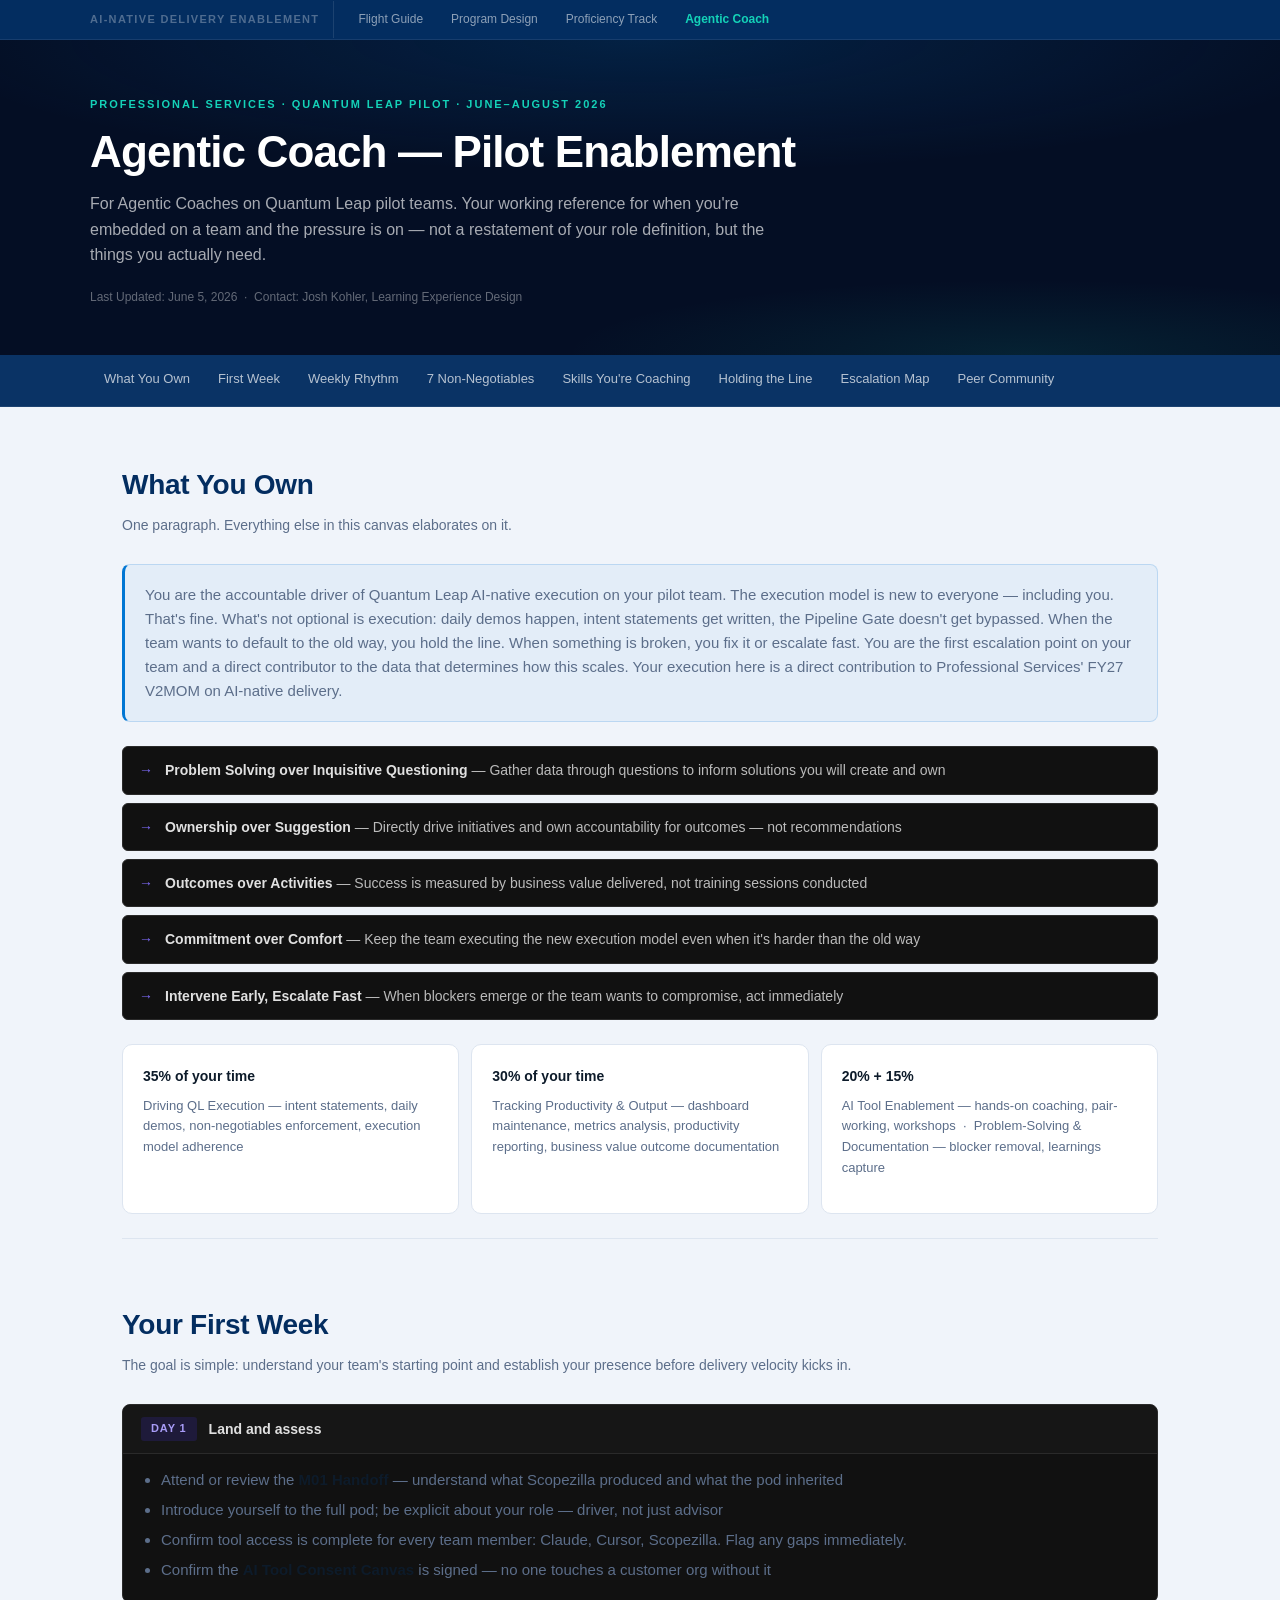
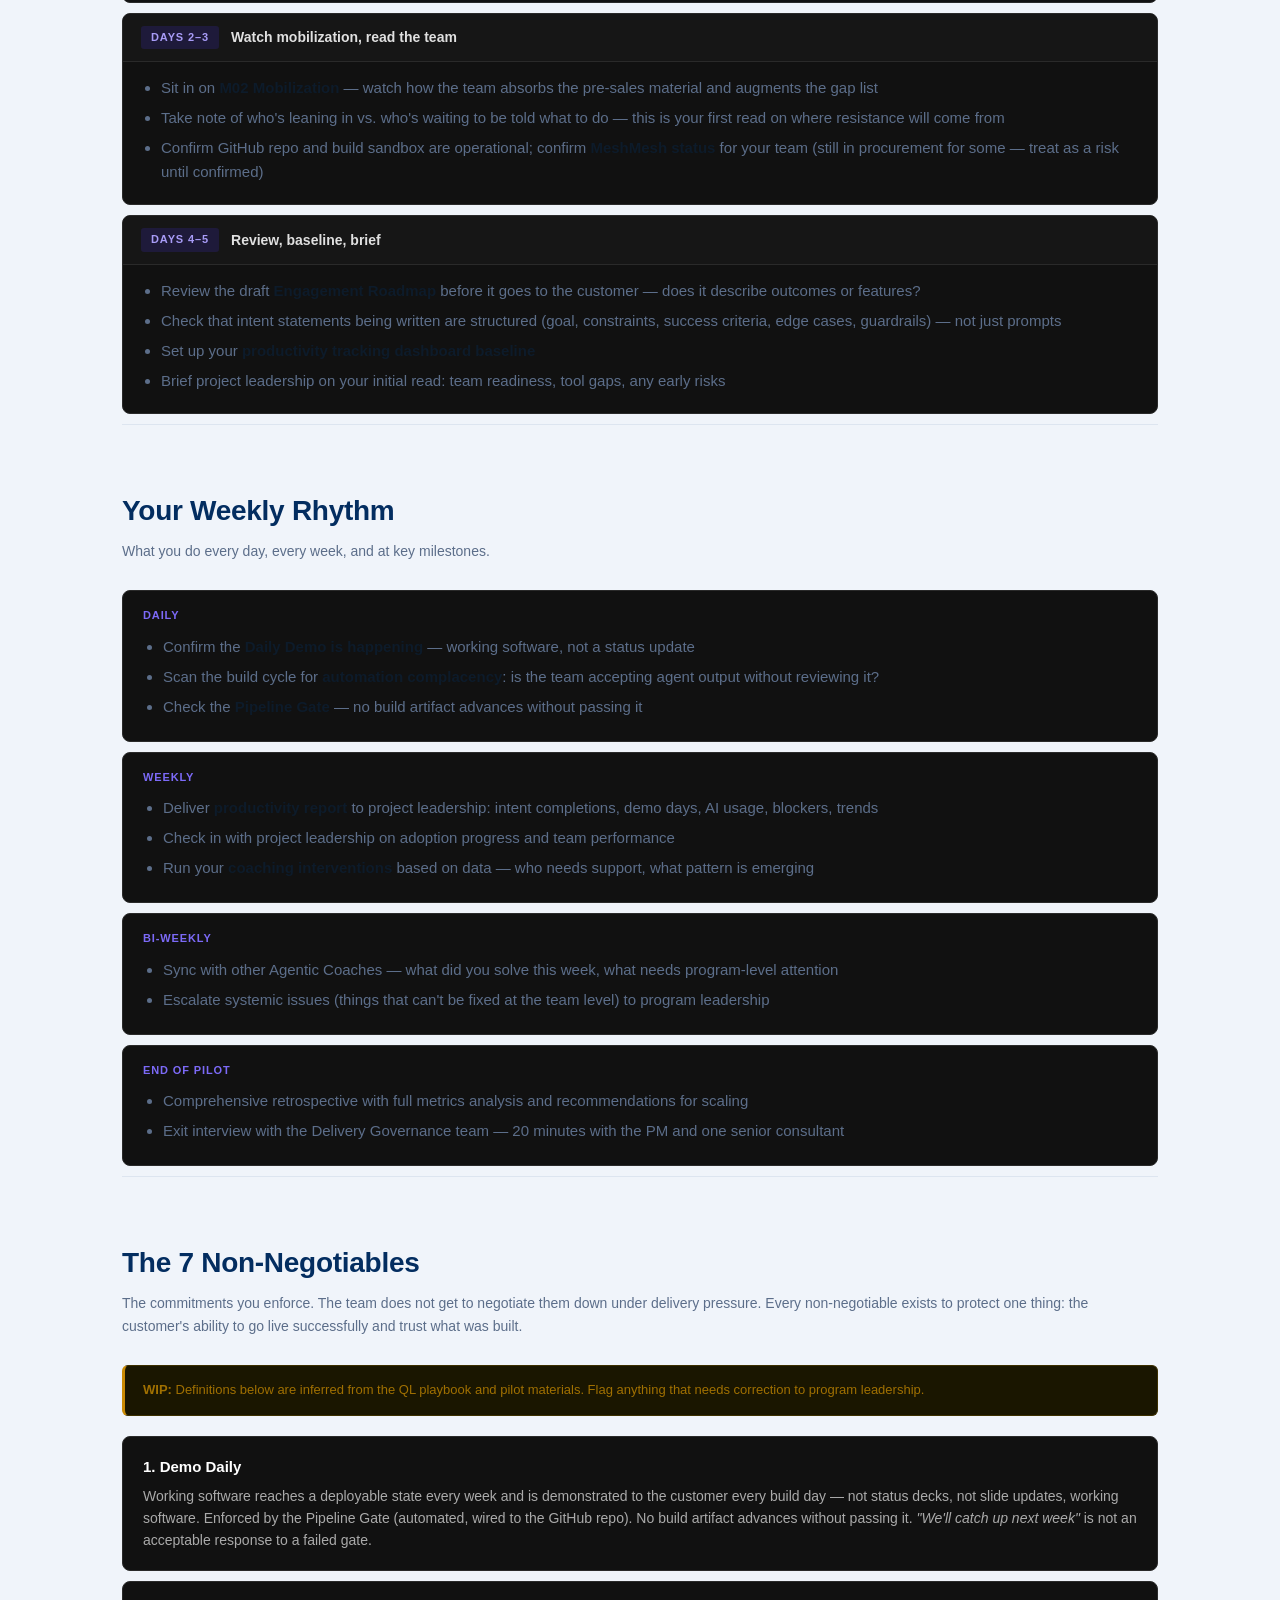
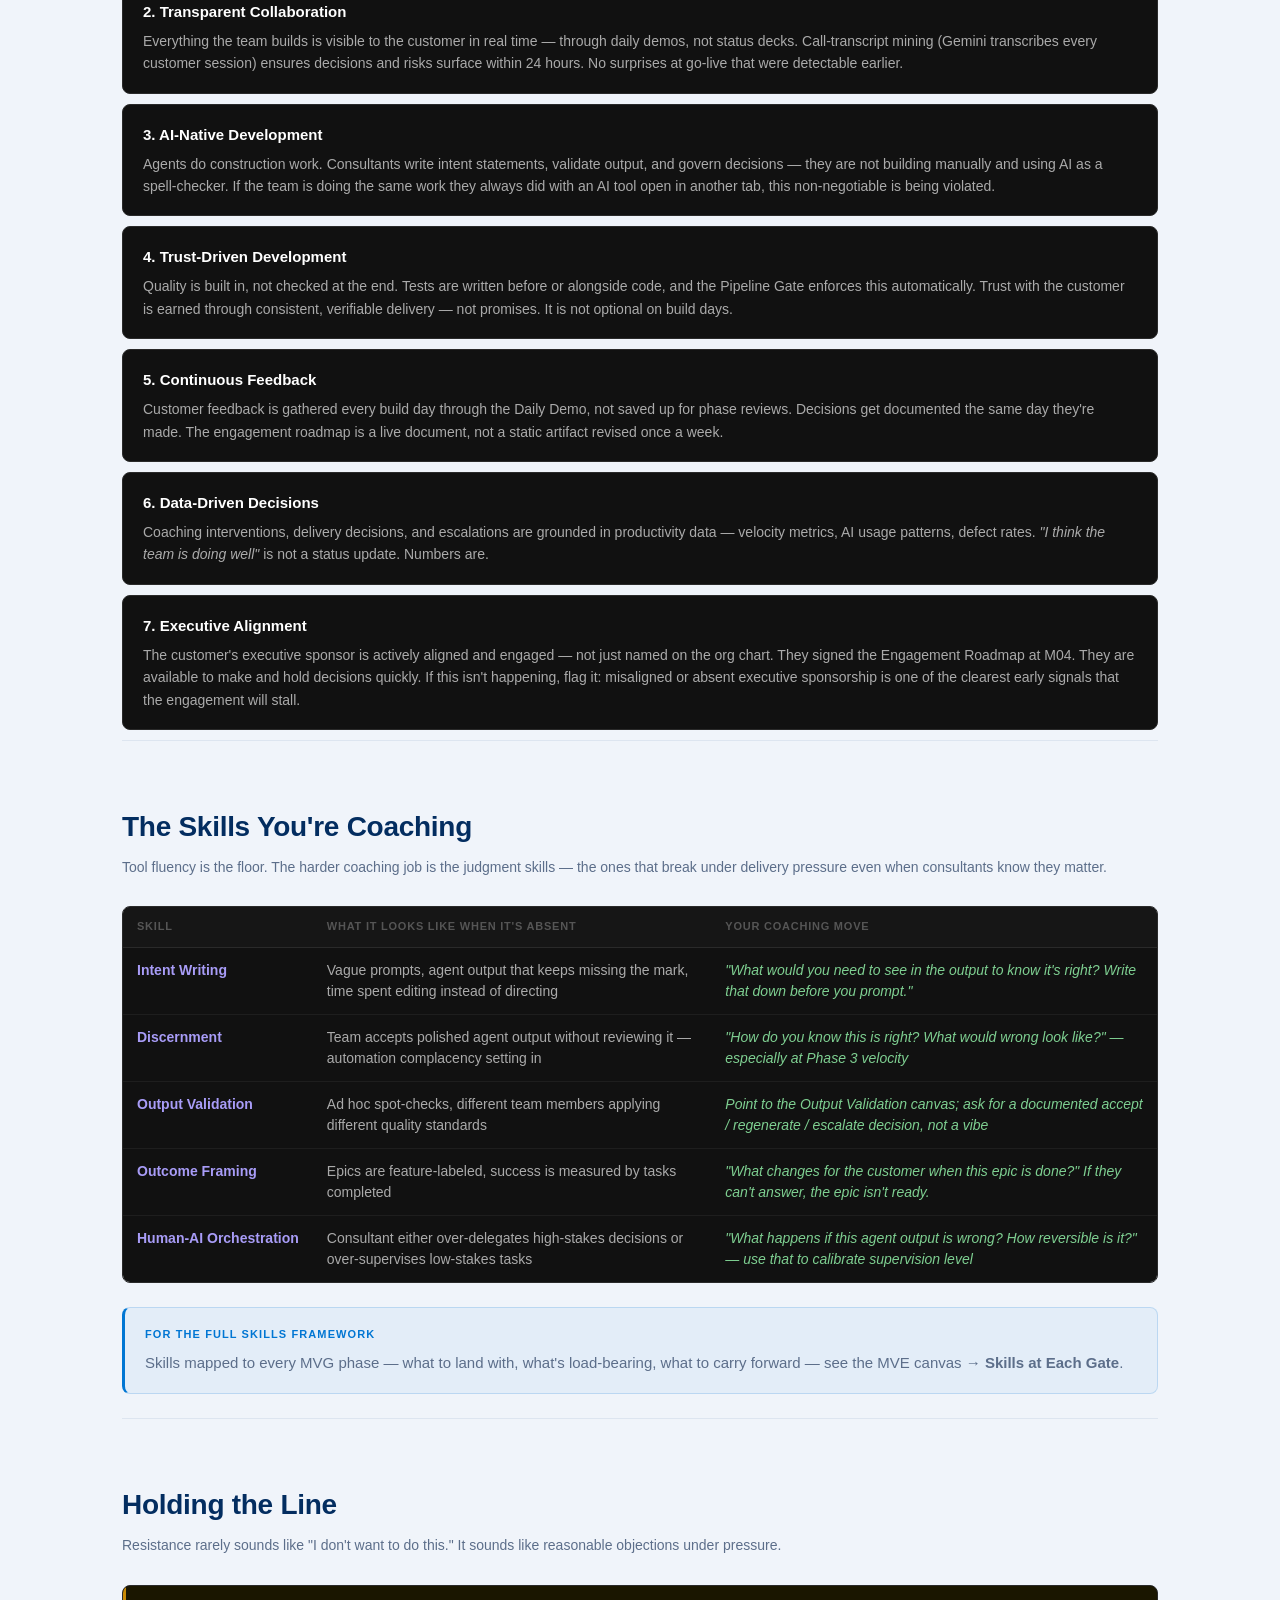
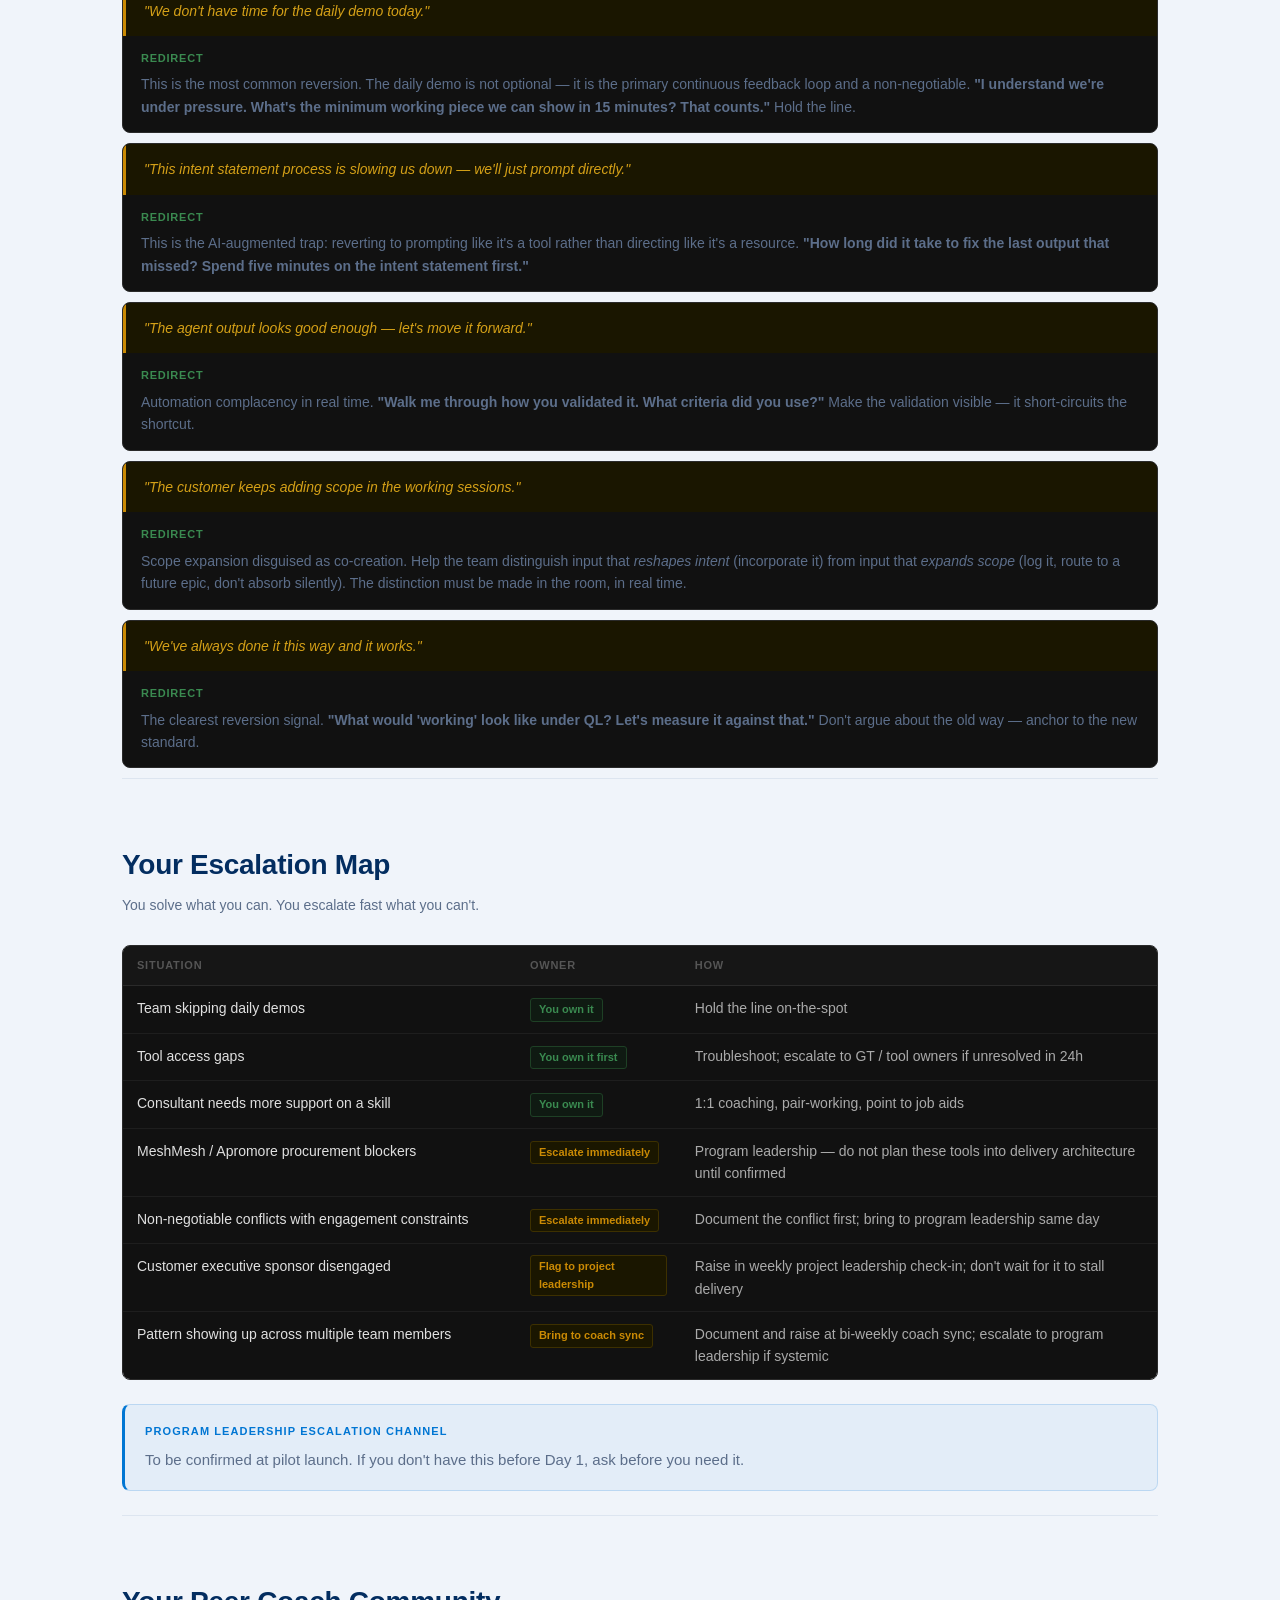
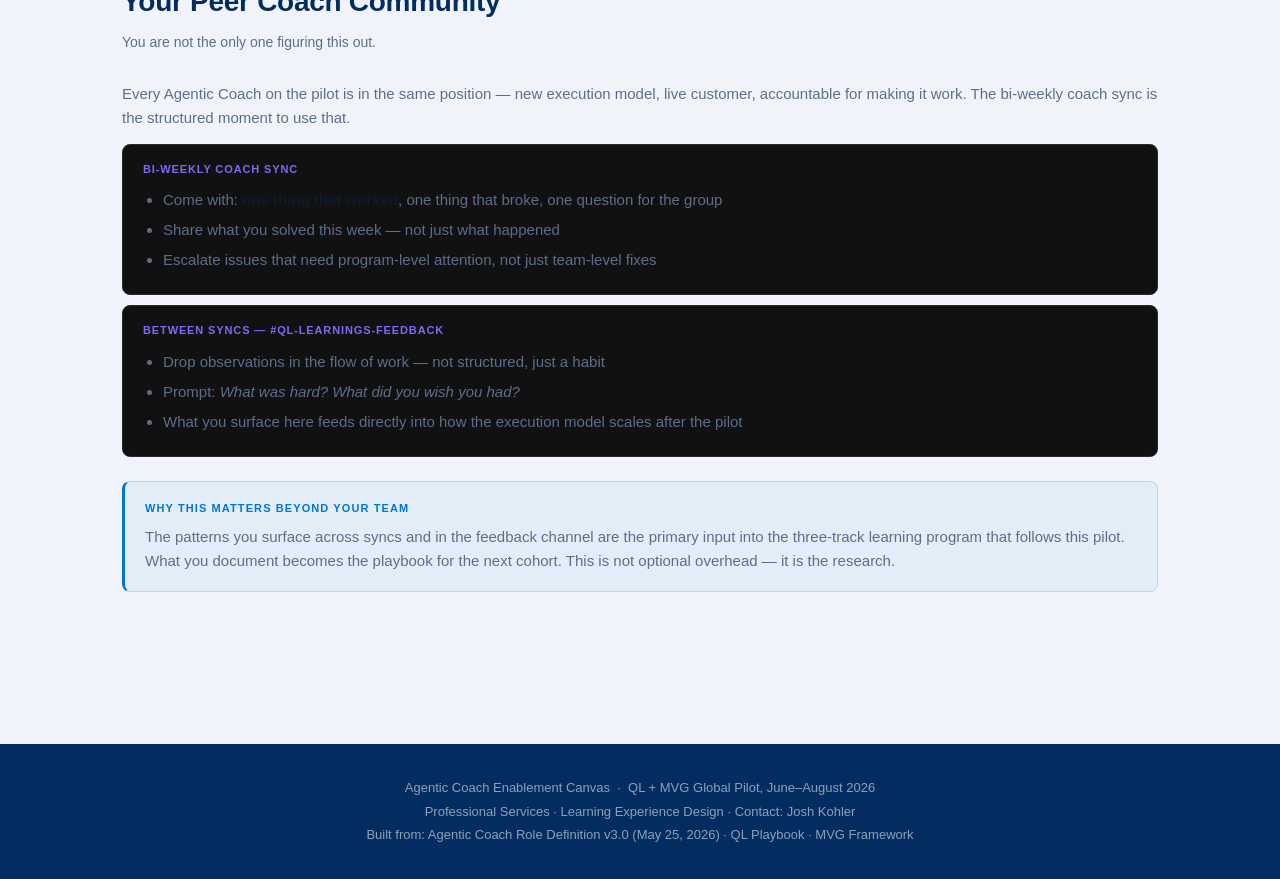
==== agentic-coach.html @ 90495c6b "Add proficiency program pages, Agentic Coach page, and site-wide navigation - New pages: proficiency" ====
<!DOCTYPE html>
<html lang="en">
<head>
  <meta charset="UTF-8">
  <meta name="viewport" content="width=device-width, initial-scale=1.0">
  <title>Agentic Coach — Pilot Enablement</title>
  <link rel="stylesheet" href="style.css">
  <style>
    /* Page-specific additions */
    .day-card {
      background: #111;
      border: 1px solid #2a2a2a;
      border-radius: 8px;
      margin-bottom: 10px;
      overflow: hidden;
    }
    .day-header {
      background: #161616;
      border-bottom: 1px solid #2a2a2a;
      padding: 12px 18px;
      display: flex;
      align-items: center;
      gap: 12px;
    }
    .day-tag {
      font-size: 11px;
      font-weight: 700;
      text-transform: uppercase;
      letter-spacing: 0.08em;
      background: #1e1a3a;
      color: #a89cf7;
      padding: 3px 10px;
      border-radius: 3px;
    }
    .day-title {
      font-size: 14px;
      font-weight: 600;
      color: #e0e0e0;
    }
    .day-body {
      padding: 14px 18px;
    }
    .day-body ul { margin-bottom: 0; }

    .rhythm-block {
      background: #111;
      border: 1px solid #2a2a2a;
      border-radius: 8px;
      margin-bottom: 10px;
      padding: 16px 20px;
    }
    .rhythm-label {
      font-size: 11px;
      font-weight: 700;
      text-transform: uppercase;
      letter-spacing: 0.08em;
      color: #7c6af7;
      margin-bottom: 10px;
    }
    .rhythm-block ul { margin-bottom: 0; }

    .nonneg-card {
      background: #111;
      border: 1px solid #2a2a2a;
      border-radius: 8px;
      margin-bottom: 10px;
      padding: 18px 20px;
    }
    .nonneg-title {
      font-size: 15px;
      font-weight: 700;
      color: #fff;
      margin-bottom: 6px;
    }
    .nonneg-body {
      font-size: 14px;
      color: #aaa;
      line-height: 1.6;
      margin-bottom: 0;
    }

    .resistance-card {
      background: #111;
      border: 1px solid #2a2a2a;
      border-radius: 8px;
      margin-bottom: 10px;
      overflow: hidden;
    }
    .resistance-quote {
      background: #1a1600;
      border-left: 3px solid #ca8a04;
      padding: 14px 18px;
      font-size: 14px;
      font-style: italic;
      color: #d4a017;
    }
    .resistance-redirect {
      padding: 14px 18px;
    }
    .resistance-redirect-label {
      font-size: 11px;
      font-weight: 700;
      text-transform: uppercase;
      letter-spacing: 0.07em;
      color: #3a8a50;
      margin-bottom: 6px;
    }
    .resistance-redirect p {
      margin-bottom: 0;
      font-size: 14px;
    }

    .escalation-table {
      width: 100%;
      border-collapse: collapse;
      font-size: 14px;
      background: #111;
    }
    .escalation-table-wrap {
      border: 1px solid #2a2a2a;
      border-radius: 8px;
      overflow: hidden;
      margin: 16px 0;
    }
    .escalation-table thead tr { background: #161616; }
    .escalation-table th {
      text-align: left;
      padding: 11px 14px;
      font-size: 11px;
      font-weight: 700;
      text-transform: uppercase;
      letter-spacing: 0.07em;
      color: #555;
      border-bottom: 1px solid #2a2a2a;
    }
    .escalation-table td {
      padding: 11px 14px;
      border-bottom: 1px solid #1e1e1e;
      vertical-align: top;
      color: #aaa;
    }
    .escalation-table tbody tr:last-child td { border-bottom: none; }
    .escalation-table td:first-child { color: #e0e0e0; font-weight: 500; width: 38%; }
    .own-badge {
      display: inline-block;
      font-size: 11px;
      font-weight: 700;
      background: #0f1a12;
      color: #3a8a50;
      border: 1px solid #1e4025;
      padding: 2px 8px;
      border-radius: 3px;
    }
    .escalate-badge {
      display: inline-block;
      font-size: 11px;
      font-weight: 700;
      background: #1a1600;
      color: #ca8a04;
      border: 1px solid #3d3000;
      padding: 2px 8px;
      border-radius: 3px;
    }

    .inferred-notice {
      background: #1a1600;
      border: 1px solid #3d3000;
      border-left: 3px solid #ca8a04;
      border-radius: 6px;
      padding: 14px 18px;
      margin-bottom: 20px;
      font-size: 13px;
      color: #a07000;
    }

    .skills-coaching-table {
      width: 100%;
      border-collapse: collapse;
      font-size: 14px;
      background: #111;
    }
    .skills-coaching-wrap {
      border: 1px solid #2a2a2a;
      border-radius: 8px;
      overflow: hidden;
      margin: 16px 0;
    }
    .skills-coaching-table thead tr { background: #161616; }
    .skills-coaching-table th {
      text-align: left;
      padding: 11px 14px;
      font-size: 11px;
      font-weight: 700;
      text-transform: uppercase;
      letter-spacing: 0.07em;
      color: #555;
      border-bottom: 1px solid #2a2a2a;
    }
    .skills-coaching-table td {
      padding: 12px 14px;
      border-bottom: 1px solid #1e1e1e;
      vertical-align: top;
      color: #aaa;
      line-height: 1.5;
    }
    .skills-coaching-table tbody tr:last-child td { border-bottom: none; }
    .skills-coaching-table td:first-child {
      color: #a89cf7;
      font-weight: 700;
      white-space: nowrap;
      width: 160px;
    }
    .skills-coaching-table td:nth-child(3) {
      color: #7ecf91;
      font-style: italic;
    }

    .philosophy-list {
      margin: 20px 0 0;
      display: flex;
      flex-direction: column;
      gap: 8px;
    }
    .philosophy-item {
      background: #111;
      border: 1px solid #2a2a2a;
      border-radius: 6px;
      padding: 12px 16px;
      display: flex;
      gap: 12px;
      align-items: baseline;
    }
    .philosophy-arrow {
      color: #7c6af7;
      font-weight: 700;
      font-size: 14px;
      flex-shrink: 0;
    }
    .philosophy-text {
      font-size: 14px;
      color: #bbb;
      line-height: 1.5;
    }
    .philosophy-text strong {
      color: #e0e0e0;
    }
  </style>
</head>
<body>

<div class="site-nav">
  <div class="site-nav-inner">
    <span class="site-nav-label">AI-Native Delivery Enablement</span>
    <a href="index.html">Flight Guide</a>
    <a href="proficiency-overview.html">Program Design</a>
    <a href="proficiency-track.html">Proficiency Track</a>
    <a href="agentic-coach.html" class="current">Agentic Coach</a>
  </div>
</div>

  <header>
    <div class="header-inner">
      <div class="header-label">Professional Services · Quantum Leap Pilot · June–August 2026</div>
      <h1>Agentic Coach — Pilot Enablement</h1>
      <p class="header-sub">For Agentic Coaches on Quantum Leap pilot teams. Your working reference for when you're embedded on a team and the pressure is on — not a restatement of your role definition, but the things you actually need.</p>
      <div class="header-meta">Last Updated: June 5, 2026 &nbsp;·&nbsp; Contact: Josh Kohler, Learning Experience Design</div>
    </div>
  </header>

  <nav>
    <div class="nav-inner">
      <a href="#what-you-own">What You Own</a>
      <a href="#first-week">First Week</a>
      <a href="#rhythm">Weekly Rhythm</a>
      <a href="#nonneg">7 Non-Negotiables</a>
      <a href="#skills">Skills You're Coaching</a>
      <a href="#resistance">Holding the Line</a>
      <a href="#escalation">Escalation Map</a>
      <a href="#community">Peer Community</a>
    </div>
  </nav>

  <main>

    <!-- WHAT YOU OWN -->
    <section id="what-you-own">
      <h2>What You Own</h2>
      <p class="section-sub">One paragraph. Everything else in this canvas elaborates on it.</p>
      <div class="callout">
        <p>You are the accountable driver of Quantum Leap AI-native execution on your pilot team. The execution model is new to everyone — including you. That's fine. What's not optional is execution: daily demos happen, intent statements get written, the Pipeline Gate doesn't get bypassed. When the team wants to default to the old way, you hold the line. When something is broken, you fix it or escalate fast. You are the first escalation point on your team and a direct contributor to the data that determines how this scales. Your execution here is a direct contribution to Professional Services' FY27 V2MOM on AI-native delivery.</p>
      </div>

      <div class="philosophy-list">
        <div class="philosophy-item">
          <span class="philosophy-arrow">→</span>
          <span class="philosophy-text"><strong>Problem Solving over Inquisitive Questioning</strong> — Gather data through questions to inform solutions you will create and own</span>
        </div>
        <div class="philosophy-item">
          <span class="philosophy-arrow">→</span>
          <span class="philosophy-text"><strong>Ownership over Suggestion</strong> — Directly drive initiatives and own accountability for outcomes — not recommendations</span>
        </div>
        <div class="philosophy-item">
          <span class="philosophy-arrow">→</span>
          <span class="philosophy-text"><strong>Outcomes over Activities</strong> — Success is measured by business value delivered, not training sessions conducted</span>
        </div>
        <div class="philosophy-item">
          <span class="philosophy-arrow">→</span>
          <span class="philosophy-text"><strong>Commitment over Comfort</strong> — Keep the team executing the new execution model even when it's harder than the old way</span>
        </div>
        <div class="philosophy-item">
          <span class="philosophy-arrow">→</span>
          <span class="philosophy-text"><strong>Intervene Early, Escalate Fast</strong> — When blockers emerge or the team wants to compromise, act immediately</span>
        </div>
      </div>
      <div class="three-col">
        <div class="col-card">
          <div class="col-label">35% of your time</div>
          <p>Driving QL Execution — intent statements, daily demos, non-negotiables enforcement, execution model adherence</p>
        </div>
        <div class="col-card">
          <div class="col-label">30% of your time</div>
          <p>Tracking Productivity &amp; Output — dashboard maintenance, metrics analysis, productivity reporting, business value outcome documentation</p>
        </div>
        <div class="col-card">
          <div class="col-label">20% + 15%</div>
          <p>AI Tool Enablement — hands-on coaching, pair-working, workshops &nbsp;·&nbsp; Problem-Solving &amp; Documentation — blocker removal, learnings capture</p>
        </div>
      </div>
    </section>

    <!-- FIRST WEEK -->
    <section id="first-week">
      <h2>Your First Week</h2>
      <p class="section-sub">The goal is simple: understand your team's starting point and establish your presence before delivery velocity kicks in.</p>

      <div class="day-card">
        <div class="day-header">
          <span class="day-tag">Day 1</span>
          <span class="day-title">Land and assess</span>
        </div>
        <div class="day-body">
          <ul>
            <li>Attend or review the <strong>M01 Handoff</strong> — understand what Scopezilla produced and what the pod inherited</li>
            <li>Introduce yourself to the full pod; be explicit about your role — driver, not just advisor</li>
            <li>Confirm tool access is complete for every team member: Claude, Cursor, Scopezilla. Flag any gaps immediately.</li>
            <li>Confirm the <strong>AI Tool Consent Canvas</strong> is signed — no one touches a customer org without it</li>
          </ul>
        </div>
      </div>

      <div class="day-card">
        <div class="day-header">
          <span class="day-tag">Days 2–3</span>
          <span class="day-title">Watch mobilization, read the team</span>
        </div>
        <div class="day-body">
          <ul>
            <li>Sit in on <strong>M02 Mobilization</strong> — watch how the team absorbs the pre-sales material and augments the gap list</li>
            <li>Take note of who's leaning in vs. who's waiting to be told what to do — this is your first read on where resistance will come from</li>
            <li>Confirm GitHub repo and build sandbox are operational; confirm <strong>MeshMesh status</strong> for your team (still in procurement for some — treat as a risk until confirmed)</li>
          </ul>
        </div>
      </div>

      <div class="day-card">
        <div class="day-header">
          <span class="day-tag">Days 4–5</span>
          <span class="day-title">Review, baseline, brief</span>
        </div>
        <div class="day-body">
          <ul>
            <li>Review the draft <strong>Engagement Roadmap</strong> before it goes to the customer — does it describe outcomes or features?</li>
            <li>Check that intent statements being written are structured (goal, constraints, success criteria, edge cases, guardrails) — not just prompts</li>
            <li>Set up your <strong>productivity tracking dashboard baseline</strong></li>
            <li>Brief project leadership on your initial read: team readiness, tool gaps, any early risks</li>
          </ul>
        </div>
      </div>
    </section>

    <!-- WEEKLY RHYTHM -->
    <section id="rhythm">
      <h2>Your Weekly Rhythm</h2>
      <p class="section-sub">What you do every day, every week, and at key milestones.</p>

      <div class="rhythm-block">
        <div class="rhythm-label">Daily</div>
        <ul>
          <li>Confirm the <strong>Daily Demo is happening</strong> — working software, not a status update</li>
          <li>Scan the build cycle for <strong>automation complacency</strong>: is the team accepting agent output without reviewing it?</li>
          <li>Check the <strong>Pipeline Gate</strong> — no build artifact advances without passing it</li>
        </ul>
      </div>

      <div class="rhythm-block">
        <div class="rhythm-label">Weekly</div>
        <ul>
          <li>Deliver <strong>productivity report</strong> to project leadership: intent completions, demo days, AI usage, blockers, trends</li>
          <li>Check in with project leadership on adoption progress and team performance</li>
          <li>Run your <strong>coaching interventions</strong> based on data — who needs support, what pattern is emerging</li>
        </ul>
      </div>

      <div class="rhythm-block">
        <div class="rhythm-label">Bi-weekly</div>
        <ul>
          <li>Sync with other Agentic Coaches — what did you solve this week, what needs program-level attention</li>
          <li>Escalate systemic issues (things that can't be fixed at the team level) to program leadership</li>
        </ul>
      </div>

      <div class="rhythm-block">
        <div class="rhythm-label">End of Pilot</div>
        <ul>
          <li>Comprehensive retrospective with full metrics analysis and recommendations for scaling</li>
          <li>Exit interview with the Delivery Governance team — 20 minutes with the PM and one senior consultant</li>
        </ul>
      </div>
    </section>

    <!-- 7 NON-NEGOTIABLES -->
    <section id="nonneg">
      <h2>The 7 Non-Negotiables</h2>
      <p class="section-sub">The commitments you enforce. The team does not get to negotiate them down under delivery pressure. Every non-negotiable exists to protect one thing: the customer's ability to go live successfully and trust what was built.</p>

      <div class="inferred-notice">
        <strong>WIP:</strong> Definitions below are inferred from the QL playbook and pilot materials. Flag anything that needs correction to program leadership.
      </div>

      <div class="nonneg-card">
        <div class="nonneg-title">1. Demo Daily</div>
        <p class="nonneg-body">Working software reaches a deployable state every week and is demonstrated to the customer every build day — not status decks, not slide updates, working software. Enforced by the Pipeline Gate (automated, wired to the GitHub repo). No build artifact advances without passing it. <em>"We'll catch up next week"</em> is not an acceptable response to a failed gate.</p>
      </div>

      <div class="nonneg-card">
        <div class="nonneg-title">2. Transparent Collaboration</div>
        <p class="nonneg-body">Everything the team builds is visible to the customer in real time — through daily demos, not status decks. Call-transcript mining (Gemini transcribes every customer session) ensures decisions and risks surface within 24 hours. No surprises at go-live that were detectable earlier.</p>
      </div>

      <div class="nonneg-card">
        <div class="nonneg-title">3. AI-Native Development</div>
        <p class="nonneg-body">Agents do construction work. Consultants write intent statements, validate output, and govern decisions — they are not building manually and using AI as a spell-checker. If the team is doing the same work they always did with an AI tool open in another tab, this non-negotiable is being violated.</p>
      </div>

      <div class="nonneg-card">
        <div class="nonneg-title">4. Trust-Driven Development</div>
        <p class="nonneg-body">Quality is built in, not checked at the end. Tests are written before or alongside code, and the Pipeline Gate enforces this automatically. Trust with the customer is earned through consistent, verifiable delivery — not promises. It is not optional on build days.</p>
      </div>

      <div class="nonneg-card">
        <div class="nonneg-title">5. Continuous Feedback</div>
        <p class="nonneg-body">Customer feedback is gathered every build day through the Daily Demo, not saved up for phase reviews. Decisions get documented the same day they're made. The engagement roadmap is a live document, not a static artifact revised once a week.</p>
      </div>

      <div class="nonneg-card">
        <div class="nonneg-title">6. Data-Driven Decisions</div>
        <p class="nonneg-body">Coaching interventions, delivery decisions, and escalations are grounded in productivity data — velocity metrics, AI usage patterns, defect rates. <em>"I think the team is doing well"</em> is not a status update. Numbers are.</p>
      </div>

      <div class="nonneg-card">
        <div class="nonneg-title">7. Executive Alignment</div>
        <p class="nonneg-body">The customer's executive sponsor is actively aligned and engaged — not just named on the org chart. They signed the Engagement Roadmap at M04. They are available to make and hold decisions quickly. If this isn't happening, flag it: misaligned or absent executive sponsorship is one of the clearest early signals that the engagement will stall.</p>
      </div>
    </section>

    <!-- SKILLS YOU'RE COACHING -->
    <section id="skills">
      <h2>The Skills You're Coaching</h2>
      <p class="section-sub">Tool fluency is the floor. The harder coaching job is the judgment skills — the ones that break under delivery pressure even when consultants know they matter.</p>

      <div class="skills-coaching-wrap">
        <table class="skills-coaching-table">
          <thead>
            <tr>
              <th>Skill</th>
              <th>What it looks like when it's absent</th>
              <th>Your coaching move</th>
            </tr>
          </thead>
          <tbody>
            <tr>
              <td>Intent Writing</td>
              <td>Vague prompts, agent output that keeps missing the mark, time spent editing instead of directing</td>
              <td>"What would you need to see in the output to know it's right? Write that down before you prompt."</td>
            </tr>
            <tr>
              <td>Discernment</td>
              <td>Team accepts polished agent output without reviewing it — automation complacency setting in</td>
              <td>"How do you know this is right? What would wrong look like?" — especially at Phase 3 velocity</td>
            </tr>
            <tr>
              <td>Output Validation</td>
              <td>Ad hoc spot-checks, different team members applying different quality standards</td>
              <td>Point to the Output Validation canvas; ask for a documented accept / regenerate / escalate decision, not a vibe</td>
            </tr>
            <tr>
              <td>Outcome Framing</td>
              <td>Epics are feature-labeled, success is measured by tasks completed</td>
              <td>"What changes for the customer when this epic is done?" If they can't answer, the epic isn't ready.</td>
            </tr>
            <tr>
              <td>Human-AI Orchestration</td>
              <td>Consultant either over-delegates high-stakes decisions or over-supervises low-stakes tasks</td>
              <td>"What happens if this agent output is wrong? How reversible is it?" — use that to calibrate supervision level</td>
            </tr>
          </tbody>
        </table>
      </div>

      <div class="callout">
        <div class="callout-title">For the full skills framework</div>
        <p>Skills mapped to every MVG phase — what to land with, what's load-bearing, what to carry forward — see the MVE canvas → <strong>Skills at Each Gate</strong>.</p>
      </div>
    </section>

    <!-- WHEN THEY RESIST -->
    <section id="resistance">
      <h2>Holding the Line</h2>
      <p class="section-sub">Resistance rarely sounds like "I don't want to do this." It sounds like reasonable objections under pressure.</p>

      <div class="resistance-card">
        <div class="resistance-quote">"We don't have time for the daily demo today."</div>
        <div class="resistance-redirect">
          <div class="resistance-redirect-label">Redirect</div>
          <p>This is the most common reversion. The daily demo is not optional — it is the primary continuous feedback loop and a non-negotiable. <strong>"I understand we're under pressure. What's the minimum working piece we can show in 15 minutes? That counts."</strong> Hold the line.</p>
        </div>
      </div>

      <div class="resistance-card">
        <div class="resistance-quote">"This intent statement process is slowing us down — we'll just prompt directly."</div>
        <div class="resistance-redirect">
          <div class="resistance-redirect-label">Redirect</div>
          <p>This is the AI-augmented trap: reverting to prompting like it's a tool rather than directing like it's a resource. <strong>"How long did it take to fix the last output that missed? Spend five minutes on the intent statement first."</strong></p>
        </div>
      </div>

      <div class="resistance-card">
        <div class="resistance-quote">"The agent output looks good enough — let's move it forward."</div>
        <div class="resistance-redirect">
          <div class="resistance-redirect-label">Redirect</div>
          <p>Automation complacency in real time. <strong>"Walk me through how you validated it. What criteria did you use?"</strong> Make the validation visible — it short-circuits the shortcut.</p>
        </div>
      </div>

      <div class="resistance-card">
        <div class="resistance-quote">"The customer keeps adding scope in the working sessions."</div>
        <div class="resistance-redirect">
          <div class="resistance-redirect-label">Redirect</div>
          <p>Scope expansion disguised as co-creation. Help the team distinguish input that <em>reshapes intent</em> (incorporate it) from input that <em>expands scope</em> (log it, route to a future epic, don't absorb silently). The distinction must be made in the room, in real time.</p>
        </div>
      </div>

      <div class="resistance-card">
        <div class="resistance-quote">"We've always done it this way and it works."</div>
        <div class="resistance-redirect">
          <div class="resistance-redirect-label">Redirect</div>
          <p>The clearest reversion signal. <strong>"What would 'working' look like under QL? Let's measure it against that."</strong> Don't argue about the old way — anchor to the new standard.</p>
        </div>
      </div>
    </section>

    <!-- ESCALATION MAP -->
    <section id="escalation">
      <h2>Your Escalation Map</h2>
      <p class="section-sub">You solve what you can. You escalate fast what you can't.</p>

      <div class="escalation-table-wrap">
        <table class="escalation-table">
          <thead>
            <tr>
              <th>Situation</th>
              <th>Owner</th>
              <th>How</th>
            </tr>
          </thead>
          <tbody>
            <tr>
              <td>Team skipping daily demos</td>
              <td><span class="own-badge">You own it</span></td>
              <td>Hold the line on-the-spot</td>
            </tr>
            <tr>
              <td>Tool access gaps</td>
              <td><span class="own-badge">You own it first</span></td>
              <td>Troubleshoot; escalate to GT / tool owners if unresolved in 24h</td>
            </tr>
            <tr>
              <td>Consultant needs more support on a skill</td>
              <td><span class="own-badge">You own it</span></td>
              <td>1:1 coaching, pair-working, point to job aids</td>
            </tr>
            <tr>
              <td>MeshMesh / Apromore procurement blockers</td>
              <td><span class="escalate-badge">Escalate immediately</span></td>
              <td>Program leadership — do not plan these tools into delivery architecture until confirmed</td>
            </tr>
            <tr>
              <td>Non-negotiable conflicts with engagement constraints</td>
              <td><span class="escalate-badge">Escalate immediately</span></td>
              <td>Document the conflict first; bring to program leadership same day</td>
            </tr>
            <tr>
              <td>Customer executive sponsor disengaged</td>
              <td><span class="escalate-badge">Flag to project leadership</span></td>
              <td>Raise in weekly project leadership check-in; don't wait for it to stall delivery</td>
            </tr>
            <tr>
              <td>Pattern showing up across multiple team members</td>
              <td><span class="escalate-badge">Bring to coach sync</span></td>
              <td>Document and raise at bi-weekly coach sync; escalate to program leadership if systemic</td>
            </tr>
          </tbody>
        </table>
      </div>

      <div class="callout">
        <div class="callout-title">Program leadership escalation channel</div>
        <p>To be confirmed at pilot launch. If you don't have this before Day 1, ask before you need it.</p>
      </div>
    </section>

    <!-- PEER COMMUNITY -->
    <section id="community">
      <h2>Your Peer Coach Community</h2>
      <p class="section-sub">You are not the only one figuring this out.</p>

      <p>Every Agentic Coach on the pilot is in the same position — new execution model, live customer, accountable for making it work. The bi-weekly coach sync is the structured moment to use that.</p>

      <div class="rhythm-block">
        <div class="rhythm-label">Bi-weekly Coach Sync</div>
        <ul>
          <li>Come with: <strong>one thing that worked</strong>, one thing that broke, one question for the group</li>
          <li>Share what you solved this week — not just what happened</li>
          <li>Escalate issues that need program-level attention, not just team-level fixes</li>
        </ul>
      </div>

      <div class="rhythm-block">
        <div class="rhythm-label">Between Syncs — #ql-learnings-feedback</div>
        <ul>
          <li>Drop observations in the flow of work — not structured, just a habit</li>
          <li>Prompt: <em>What was hard? What did you wish you had?</em></li>
          <li>What you surface here feeds directly into how the execution model scales after the pilot</li>
        </ul>
      </div>

      <div class="callout">
        <div class="callout-title">Why this matters beyond your team</div>
        <p>The patterns you surface across syncs and in the feedback channel are the primary input into the three-track learning program that follows this pilot. What you document becomes the playbook for the next cohort. This is not optional overhead — it is the research.</p>
      </div>

    </section>

  </main>

  <footer>
    <div class="footer-inner">
      Agentic Coach Enablement Canvas &nbsp;·&nbsp; QL + MVG Global Pilot, June–August 2026<br>
      Professional Services · Learning Experience Design · Contact: Josh Kohler<br>
      Built from: Agentic Coach Role Definition v3.0 (May 25, 2026) · QL Playbook · MVG Framework
    </div>
  </footer>

</body>
</html>
---- style.css ----
/* ── RESET & TOKENS ── */
*, *::before, *::after { box-sizing: border-box; margin: 0; padding: 0; }

:root {
  --navy:    #032D60;
  --blue:    #0176D3;
  --sky:     #1B96FF;
  --teal:    #14D2B8;
  --gold:    #F59E0B;
  --purple:  #7C3AED;
  --green:   #16A34A;
  --red:     #DC2626;
  --bg:      #F0F4FA;
  --card:    #FFFFFF;
  --border:  #DDE5F0;
  --text:    #0D1B2A;
  --muted:   #5C6E8A;
  --hero-bg: #040E24;
}

html { scroll-behavior: smooth; }

body {
  font-family: -apple-system, BlinkMacSystemFont, "Segoe UI", Roboto, "Helvetica Neue", Arial, sans-serif;
  background: var(--bg);
  color: var(--text);
  line-height: 1.6;
  font-size: 15px;
}

/* ── SITE NAV ── */
.site-nav {
  background: var(--navy);
  border-bottom: 1px solid rgba(255,255,255,0.08);
  padding: 0 32px;
}
.site-nav-inner {
  max-width: 1100px;
  margin: 0 auto;
  display: flex;
  align-items: center;
  gap: 4px;
  flex-wrap: wrap;
}
.site-nav-label {
  font-size: 11px;
  font-weight: 700;
  letter-spacing: 0.12em;
  text-transform: uppercase;
  color: rgba(255,255,255,0.3);
  padding: 10px 14px 10px 0;
  margin-right: 8px;
  border-right: 1px solid rgba(255,255,255,0.1);
  white-space: nowrap;
}
.site-nav a {
  color: rgba(255,255,255,0.55);
  text-decoration: none;
  font-size: 12px;
  font-weight: 500;
  padding: 10px 12px;
  white-space: nowrap;
  border-radius: 4px;
  transition: color 0.15s, background 0.15s;
}
.site-nav a:hover { color: #fff; background: rgba(255,255,255,0.06); }
.site-nav a.current { color: var(--teal); font-weight: 700; }

/* ── HEADER ── */
header {
  background: var(--hero-bg);
  padding: 56px 32px 48px;
  position: relative;
  overflow: hidden;
}
header::before {
  content: '';
  position: absolute; inset: 0;
  background: radial-gradient(ellipse 80% 60% at 50% 0%, rgba(1,118,211,0.18) 0%, transparent 70%),
              radial-gradient(ellipse 60% 40% at 80% 100%, rgba(20,210,184,0.10) 0%, transparent 60%);
  pointer-events: none;
}
.header-inner {
  max-width: 1100px;
  margin: 0 auto;
  position: relative;
}
.header-label {
  font-size: 11px;
  font-weight: 700;
  letter-spacing: 0.18em;
  text-transform: uppercase;
  color: var(--teal);
  margin-bottom: 14px;
}
header h1 {
  font-size: clamp(28px, 4vw, 44px);
  font-weight: 800;
  line-height: 1.08;
  color: #fff;
  letter-spacing: -0.02em;
  margin-bottom: 16px;
}
header h1 span { color: var(--teal); }
.header-sub {
  font-size: clamp(14px, 1.5vw, 16px);
  color: rgba(255,255,255,0.65);
  max-width: 720px;
  line-height: 1.6;
  margin-bottom: 20px;
}
.header-meta {
  font-size: 12px;
  color: rgba(255,255,255,0.38);
}

/* ── NAV ── */
nav {
  position: sticky;
  top: 0;
  z-index: 100;
  background: rgba(3,45,96,0.97);
  backdrop-filter: blur(8px);
  border-bottom: 1px solid rgba(255,255,255,0.08);
  display: flex;
  align-items: center;
  padding: 0 32px;
  flex-wrap: wrap;
}
.nav-inner {
  max-width: 1100px;
  margin: 0 auto;
  display: flex;
  flex-wrap: wrap;
  width: 100%;
}
nav a {
  color: rgba(255,255,255,0.7);
  text-decoration: none;
  font-size: 13px;
  font-weight: 500;
  padding: 14px 14px;
  white-space: nowrap;
  border-bottom: 2px solid transparent;
  transition: color 0.15s, border-color 0.15s;
}
nav a:hover { color: #fff; }
nav a.active { color: #fff; border-bottom-color: var(--teal); }

/* ── MAIN ── */
main {
  max-width: 1100px;
  margin: 0 auto;
  padding: 0 32px 80px;
}

section {
  padding: 56px 0 0;
  border-bottom: 1px solid var(--border);
  margin-bottom: 8px;
}
section:last-child { border-bottom: none; }

section h2 {
  font-size: clamp(20px, 2.5vw, 28px);
  font-weight: 800;
  color: var(--navy);
  margin-bottom: 6px;
  letter-spacing: -0.01em;
}
.section-sub {
  color: var(--muted);
  font-size: 14px;
  margin-bottom: 28px;
}
section p { margin-bottom: 14px; color: var(--muted); }
section h3 {
  font-size: 11px;
  font-weight: 700;
  color: var(--blue);
  margin: 28px 0 12px;
  text-transform: uppercase;
  letter-spacing: 0.14em;
}
ul {
  padding-left: 20px;
  margin-bottom: 14px;
}
li { margin-bottom: 6px; color: var(--muted); }
li strong { color: var(--text); }

/* ── CALLOUT ── */
.callout {
  background: rgba(1,118,211,0.05);
  border: 1px solid rgba(1,118,211,0.18);
  border-left: 3px solid var(--blue);
  border-radius: 8px;
  padding: 18px 20px;
  margin: 24px 0;
}
.callout-title {
  font-weight: 700;
  font-size: 11px;
  text-transform: uppercase;
  letter-spacing: 0.1em;
  color: var(--blue);
  margin-bottom: 8px;
}
.callout p { margin-bottom: 0; color: var(--muted); }

/* ── COLUMNS ── */
.three-col {
  display: grid;
  grid-template-columns: repeat(3, 1fr);
  gap: 12px;
  margin: 24px 0;
}
.two-col {
  display: grid;
  grid-template-columns: 1fr 1fr;
  gap: 24px;
  margin: 20px 0;
}
.col-card {
  background: var(--card);
  border: 1px solid var(--border);
  border-radius: 10px;
  padding: 20px;
}
.col-card.priority {
  border-top: 2px solid var(--blue);
}
.col-label {
  font-weight: 700;
  font-size: 14px;
  color: var(--text);
  margin-bottom: 8px;
}
.priority-num {
  font-size: 32px;
  font-weight: 800;
  color: var(--border);
  line-height: 1;
  margin-bottom: 10px;
}
.format-tag {
  display: inline-block;
  font-size: 11px;
  font-weight: 600;
  text-transform: uppercase;
  letter-spacing: 0.06em;
  background: rgba(1,118,211,0.08);
  color: var(--blue);
  padding: 2px 8px;
  border-radius: 3px;
  margin-bottom: 10px;
}
.col-card p { color: var(--muted); font-size: 13px; }

/* ── PRINCIPLE TAG ── */
.principle-tag {
  display: inline-block;
  font-size: 13px;
  font-weight: 700;
  background: rgba(1,118,211,0.08);
  color: var(--blue);
  border: 1px solid rgba(1,118,211,0.2);
  padding: 4px 12px;
  border-radius: 4px;
  margin: 12px 0 8px;
}

/* ── PHASE TABLE ── */
.phase-table {
  border: 1px solid var(--border);
  border-radius: 10px;
  overflow: hidden;
  margin: 16px 0;
  background: var(--card);
}
.phase-row {
  display: grid;
  grid-template-columns: 80px 200px 1fr;
  padding: 12px 16px;
  border-bottom: 1px solid var(--border);
  gap: 16px;
  align-items: center;
}
.phase-row:last-child { border-bottom: none; }
.phase-header {
  background: var(--bg);
  color: var(--muted);
  font-size: 11px;
  font-weight: 700;
  text-transform: uppercase;
  letter-spacing: 0.07em;
}
.phase-row:not(.phase-header) {
  background: var(--card);
  color: var(--muted);
}
.phase-row:not(.phase-header):nth-child(even) { background: #fafcff; }
.phase-num {
  font-weight: 800;
  font-size: 20px;
  color: var(--blue);
}

/* ── GATE CARDS ── */
.gate-card {
  background: var(--card);
  border: 1px solid var(--border);
  border-radius: 10px;
  margin: 20px 0;
  overflow: hidden;
}
.gate-header {
  background: var(--bg);
  border-bottom: 1px solid var(--border);
  padding: 16px 20px;
  display: flex;
  align-items: center;
  flex-wrap: wrap;
  gap: 12px;
}
.gate-header.preflight { background: #f8faff; }
.gate-tag {
  font-size: 10px;
  font-weight: 700;
  text-transform: uppercase;
  letter-spacing: 0.1em;
  background: rgba(1,118,211,0.10);
  color: var(--blue);
  padding: 3px 10px;
  border-radius: 999px;
  white-space: nowrap;
}
.gate-title {
  font-size: 16px;
  font-weight: 700;
  flex: 1;
  color: var(--text);
}
.gate-gate {
  font-size: 12px;
  color: var(--muted);
  white-space: nowrap;
}
.gate-body { padding: 0; }
.gate-section {
  padding: 16px 20px;
  border-bottom: 1px solid var(--border);
}
.gate-section:last-child { border-bottom: none; }
.gate-section.landing { background: rgba(1,118,211,0.03); }
.gate-section.takeoff { background: rgba(20,210,184,0.04); }
.gate-section.gate-q {
  background: rgba(245,158,11,0.05);
  border-left: 3px solid var(--gold);
}
.gate-section-label {
  font-size: 10px;
  font-weight: 700;
  text-transform: uppercase;
  letter-spacing: 0.1em;
  color: var(--muted);
  margin-bottom: 8px;
}
.gate-section.landing .gate-section-label { color: var(--blue); }
.gate-section.takeoff .gate-section-label { color: #0e9384; }
.gate-section.gate-q .gate-section-label { color: #92590a; }
.gate-section.ql-moments { background: rgba(20,210,184,0.04); border-left: 3px solid var(--teal); }
.gate-section.ql-moments .gate-section-label { color: #0e9384; }
.gate-section p { margin-bottom: 0; color: var(--muted); }

/* ── SKILL TAG ── */
.skill-tag {
  display: inline-block;
  font-size: 13px;
  font-weight: 600;
  background: rgba(1,118,211,0.08);
  color: var(--blue);
  border: 1px solid rgba(1,118,211,0.2);
  padding: 4px 12px;
  border-radius: 4px;
}

/* ── SKILLS TABLE ── */
.skills-table {
  width: 100%;
  border-collapse: collapse;
  font-size: 14px;
}
.skills-table th {
  text-align: left;
  font-size: 10.5px;
  text-transform: uppercase;
  letter-spacing: 0.08em;
  color: var(--muted);
  padding: 8px 10px;
  border-bottom: 1px solid var(--border);
}
.skills-table td {
  padding: 10px 10px;
  border-bottom: 1px solid var(--border);
  vertical-align: top;
  color: var(--muted);
}
.skills-table tr:last-child td { border-bottom: none; }
.skills-table td:first-child {
  width: 200px;
  white-space: nowrap;
  color: var(--text);
  font-weight: 600;
}

/* ── SPINE TABLE ── */
.spine-table-wrap {
  overflow-x: auto;
  margin: 16px 0 24px;
  border-radius: 10px;
  border: 1px solid var(--border);
}
.spine-table {
  width: 100%;
  border-collapse: collapse;
  font-size: 14px;
  background: var(--card);
}
.spine-table thead tr { background: var(--bg); }
.spine-table th {
  text-align: left;
  padding: 12px 14px;
  font-size: 10.5px;
  font-weight: 700;
  text-transform: uppercase;
  letter-spacing: 0.08em;
  color: var(--muted);
  border-bottom: 1px solid var(--border);
}
.spine-table td {
  padding: 12px 14px;
  border-bottom: 1px solid var(--border);
  vertical-align: top;
  line-height: 1.5;
  color: var(--muted);
}
.spine-table tbody tr:last-child td { border-bottom: none; }
.spine-table tbody tr:hover td { background: var(--bg); }
.phase-cell {
  font-weight: 700;
  color: var(--blue);
  white-space: nowrap;
  width: 100px;
}
.preflight-cell { color: var(--muted); font-style: italic; font-weight: 400; }

/* ── FAILURE GRID ── */
.failure-grid {
  display: grid;
  grid-template-columns: repeat(3, 1fr);
  gap: 10px;
  margin: 20px 0;
}
.failure-item {
  background: var(--card);
  border: 1px solid var(--border);
  border-top: 2px solid rgba(1,118,211,0.3);
  border-radius: 8px;
  padding: 14px;
}
.failure-skill {
  font-weight: 700;
  font-size: 13px;
  color: var(--blue);
  margin-bottom: 6px;
}
.failure-skip {
  font-size: 13px;
  color: var(--muted);
  line-height: 1.4;
}

/* ── MECHANISM LIST ── */
.mechanism-list { margin: 24px 0; }
.mechanism {
  background: var(--card);
  border: 1px solid var(--border);
  border-radius: 10px;
  padding: 20px;
  margin-bottom: 10px;
}
.mechanism-header {
  display: flex;
  align-items: center;
  gap: 12px;
  margin-bottom: 10px;
  flex-wrap: wrap;
}
.mechanism-num {
  width: 28px;
  height: 28px;
  background: rgba(1,118,211,0.10);
  color: var(--blue);
  border-radius: 50%;
  display: flex;
  align-items: center;
  justify-content: center;
  font-size: 13px;
  font-weight: 700;
  flex-shrink: 0;
}
.mechanism-name {
  font-weight: 700;
  font-size: 15px;
  color: var(--text);
  flex: 1;
}
.mechanism-owner {
  font-size: 12px;
  color: var(--muted);
  background: var(--bg);
  border: 1px solid var(--border);
  padding: 2px 10px;
  border-radius: 3px;
}
.mechanism p { margin-bottom: 8px; color: var(--muted); }
.mechanism-feeds {
  font-size: 12px;
  font-style: italic;
  color: var(--blue);
  background: rgba(1,118,211,0.06);
  padding: 6px 10px;
  border-radius: 4px;
  margin-top: 8px;
}

code {
  background: var(--bg);
  color: var(--blue);
  padding: 1px 6px;
  border-radius: 3px;
  font-size: 13px;
  font-family: "SFMono-Regular", ui-monospace, Consolas, monospace;
  border: 1px solid var(--border);
}

/* ── FOOTER ── */
footer {
  background: var(--navy);
  border-top: none;
  color: rgba(255,255,255,0.55);
  padding: 32px;
  margin-top: 48px;
  text-align: center;
}
.footer-inner {
  max-width: 1100px;
  margin: 0 auto;
  font-size: 13px;
  line-height: 1.8;
}
footer a { color: var(--teal); text-decoration: none; }

/* ── RESPONSIVE ── */
@media (max-width: 640px) {
  .three-col { grid-template-columns: 1fr; }
  .two-col { grid-template-columns: 1fr; }
  .failure-grid { grid-template-columns: 1fr; }
  .phase-row { grid-template-columns: 48px 1fr; }
  .phase-row span:last-child { grid-column: 2; }
  .gate-header { flex-direction: column; align-items: flex-start; gap: 6px; }
  .skills-table td:first-child { white-space: normal; width: auto; }
  .phase-cell { white-space: normal; }
  header { padding: 40px 20px 32px; }
  nav { padding: 0 20px; }
  main { padding: 0 20px 60px; }
  section.phase-section { padding: 40px 20px 24px; }
}
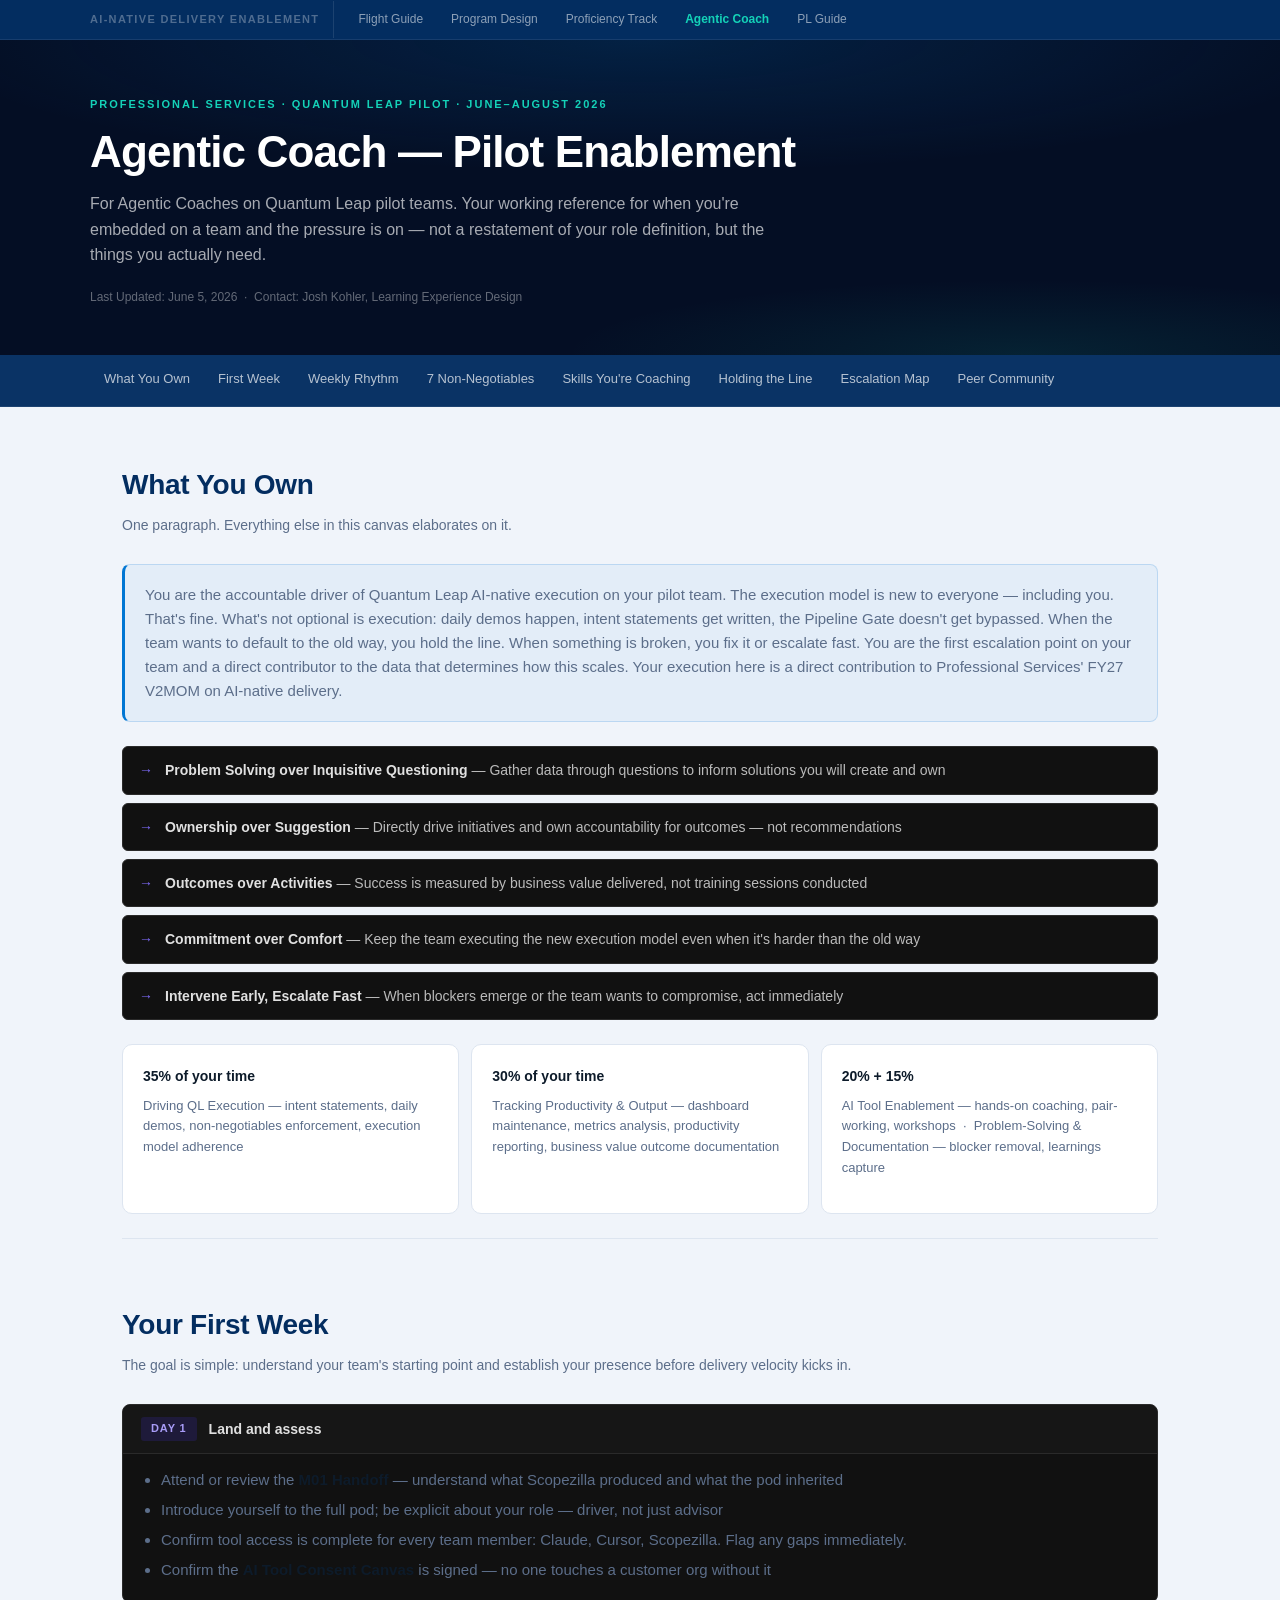
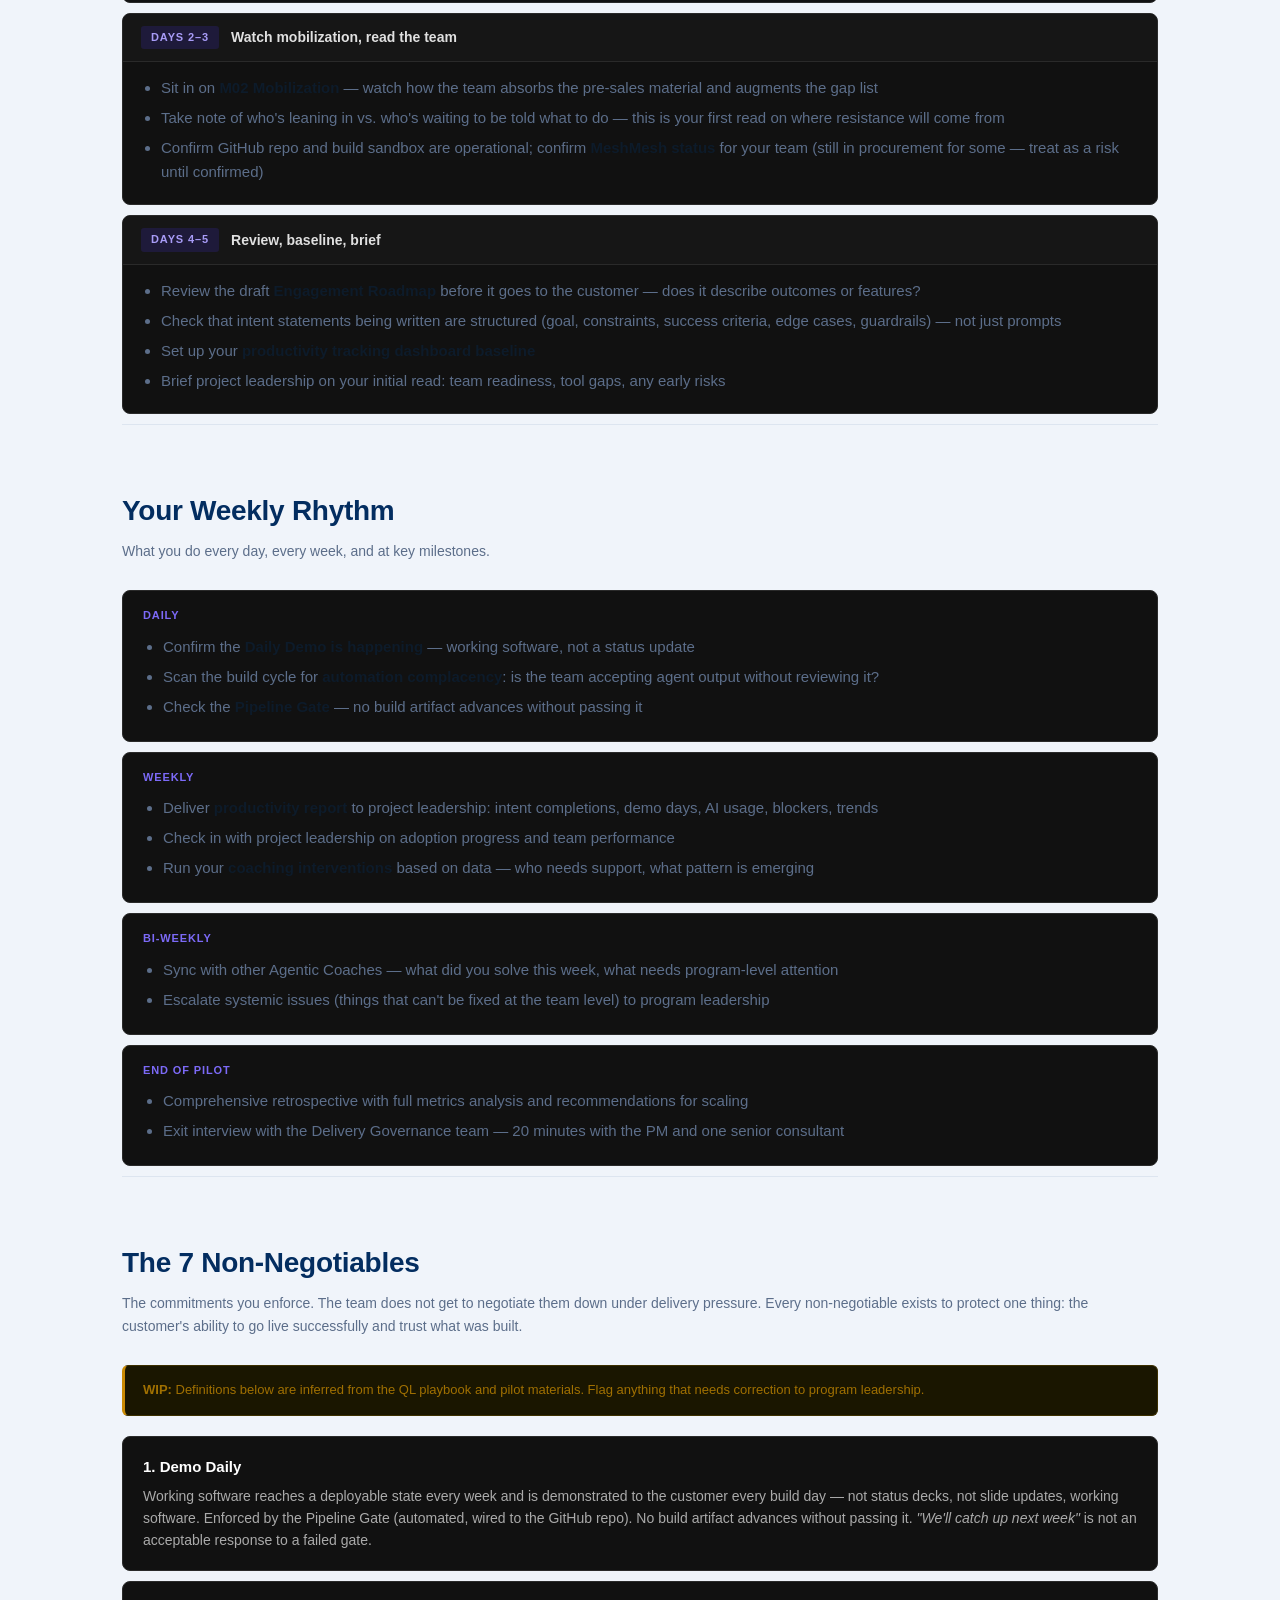
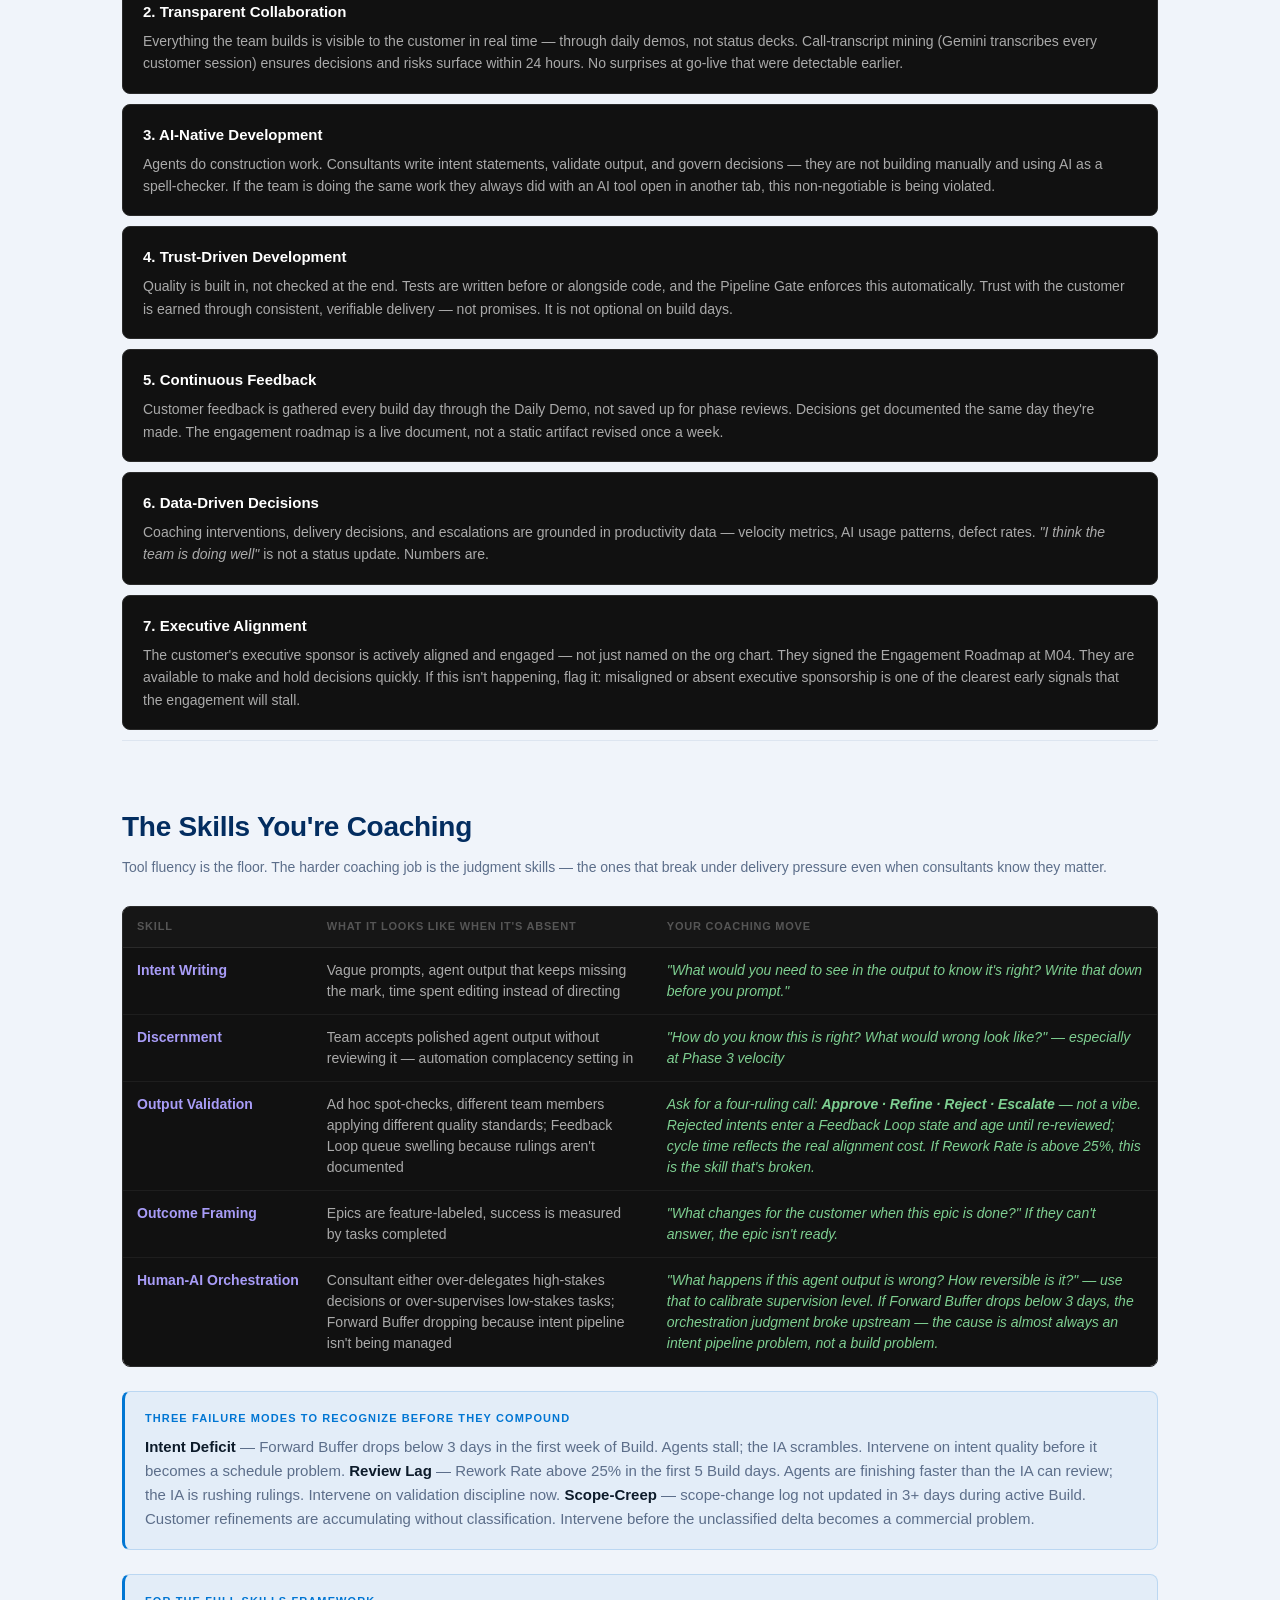
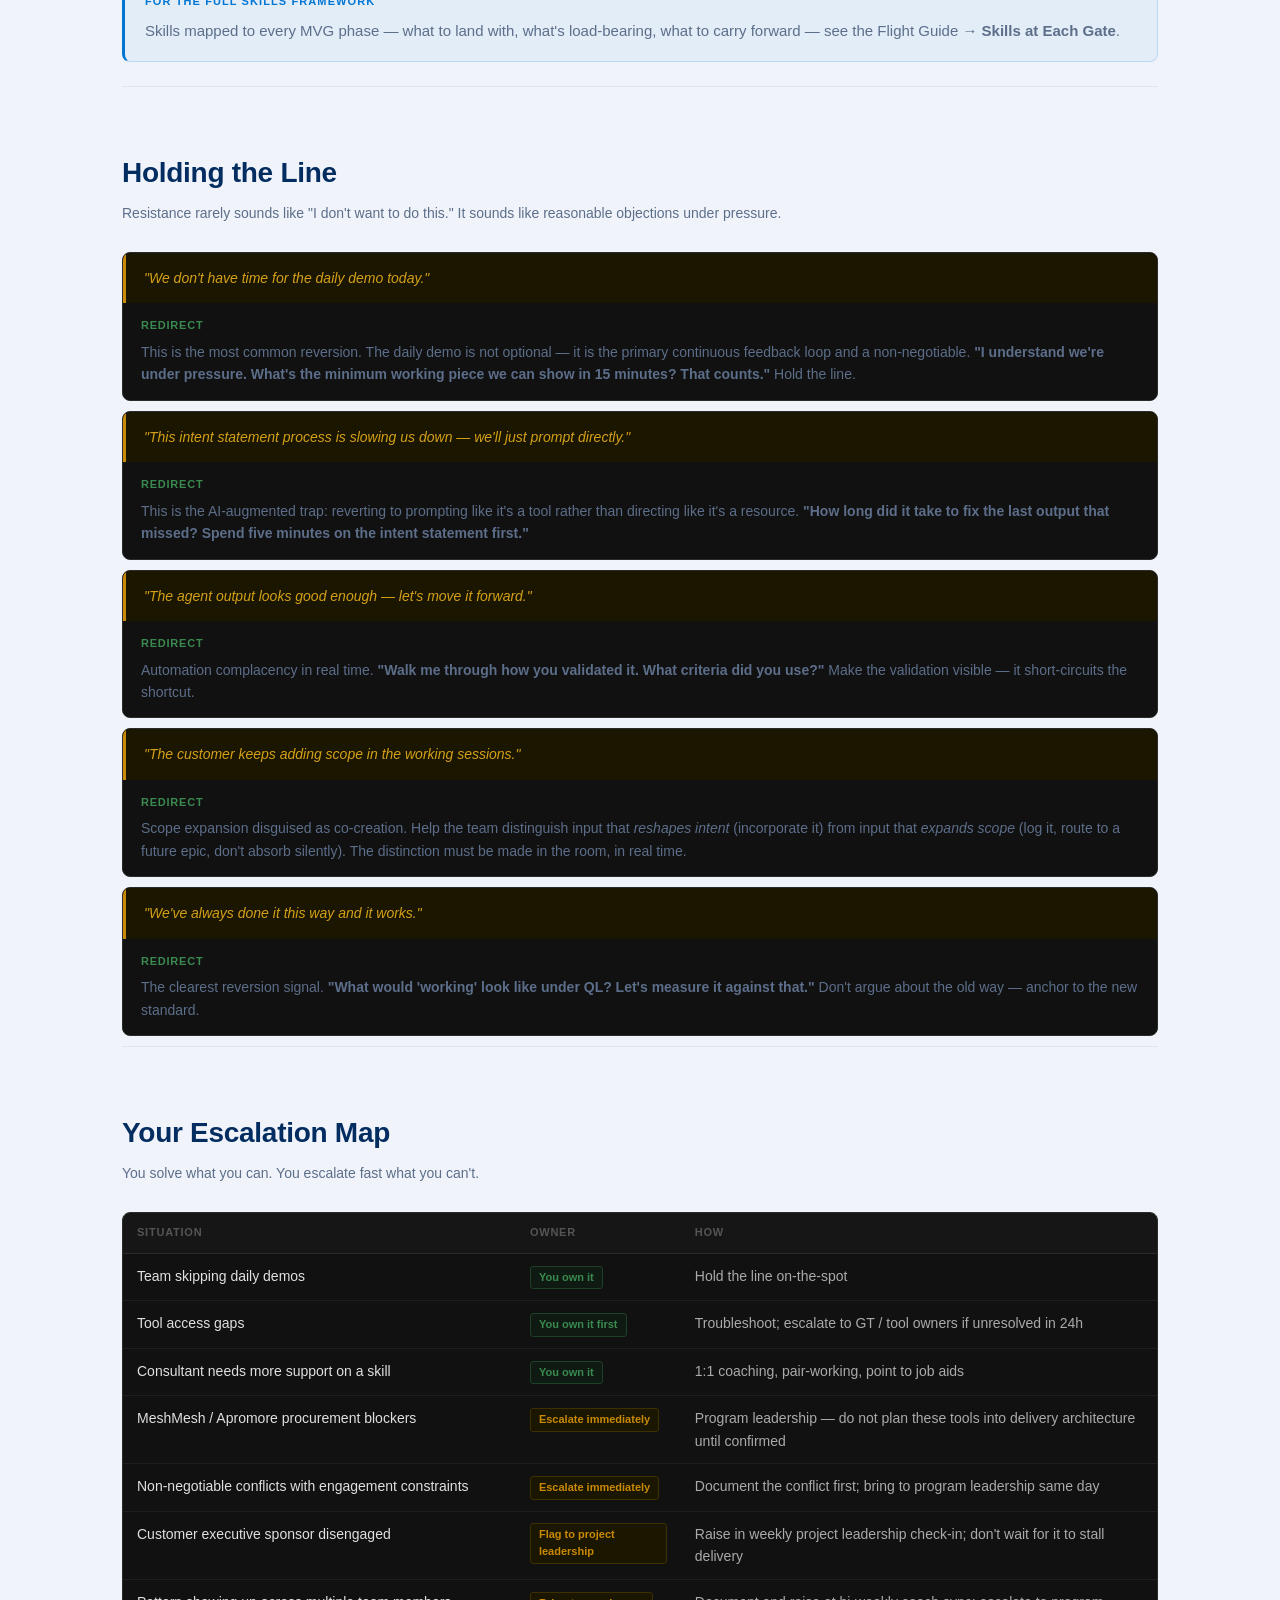
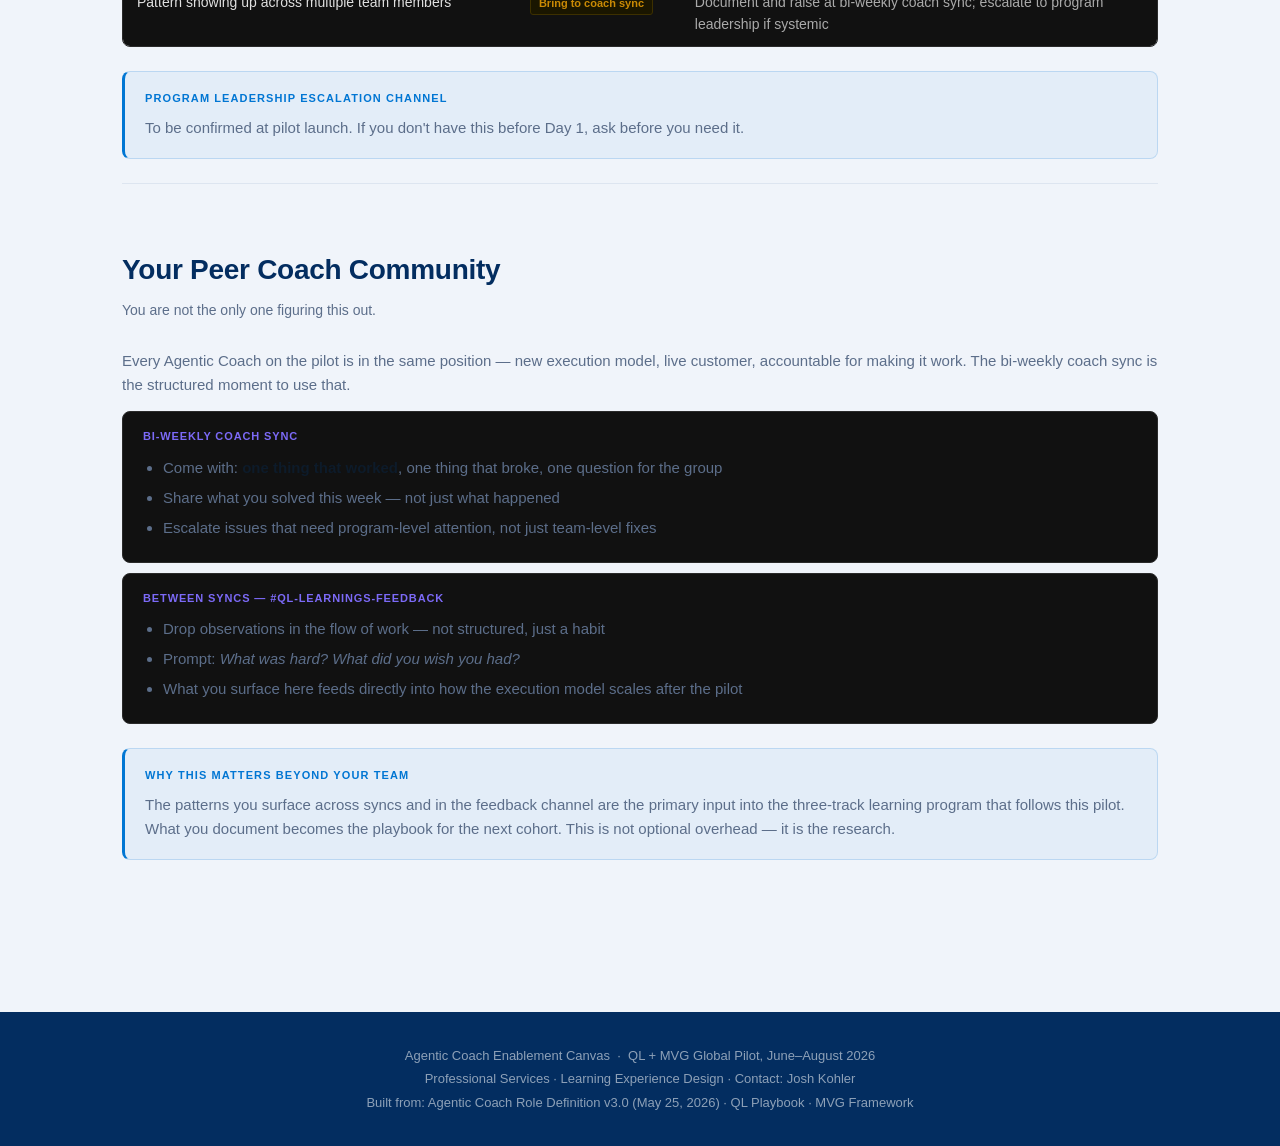
==== commit 90c4f775: "Add PL Guide, skills tier framing, AO/IA role paths, and failure mode coaching - New pl-guide.html: " ====
--- a/agentic-coach.html
+++ b/agentic-coach.html
@@ -255,6 +255,7 @@
     <a href="proficiency-overview.html">Program Design</a>
     <a href="proficiency-track.html">Proficiency Track</a>
     <a href="agentic-coach.html" class="current">Agentic Coach</a>
+    <a href="pl-guide.html">PL Guide</a>
   </div>
 </div>
 
@@ -490,8 +491,8 @@
             </tr>
             <tr>
               <td>Output Validation</td>
-              <td>Ad hoc spot-checks, different team members applying different quality standards</td>
-              <td>Point to the Output Validation canvas; ask for a documented accept / regenerate / escalate decision, not a vibe</td>
+              <td>Ad hoc spot-checks, different team members applying different quality standards; Feedback Loop queue swelling because rulings aren't documented</td>
+              <td>Ask for a four-ruling call: <strong>Approve · Refine · Reject · Escalate</strong> — not a vibe. Rejected intents enter a Feedback Loop state and age until re-reviewed; cycle time reflects the real alignment cost. If Rework Rate is above 25%, this is the skill that's broken.</td>
             </tr>
             <tr>
               <td>Outcome Framing</td>
@@ -500,16 +501,21 @@
             </tr>
             <tr>
               <td>Human-AI Orchestration</td>
-              <td>Consultant either over-delegates high-stakes decisions or over-supervises low-stakes tasks</td>
-              <td>"What happens if this agent output is wrong? How reversible is it?" — use that to calibrate supervision level</td>
+              <td>Consultant either over-delegates high-stakes decisions or over-supervises low-stakes tasks; Forward Buffer dropping because intent pipeline isn't being managed</td>
+              <td>"What happens if this agent output is wrong? How reversible is it?" — use that to calibrate supervision level. If Forward Buffer drops below 3 days, the orchestration judgment broke upstream — the cause is almost always an intent pipeline problem, not a build problem.</td>
             </tr>
           </tbody>
         </table>
       </div>
 
       <div class="callout">
+        <div class="callout-title">Three failure modes to recognize before they compound</div>
+        <p><strong style="color:var(--text);">Intent Deficit</strong> — Forward Buffer drops below 3 days in the first week of Build. Agents stall; the IA scrambles. Intervene on intent quality before it becomes a schedule problem. <strong style="color:var(--text);">Review Lag</strong> — Rework Rate above 25% in the first 5 Build days. Agents are finishing faster than the IA can review; the IA is rushing rulings. Intervene on validation discipline now. <strong style="color:var(--text);">Scope-Creep</strong> — scope-change log not updated in 3+ days during active Build. Customer refinements are accumulating without classification. Intervene before the unclassified delta becomes a commercial problem.</p>
+      </div>
+
+      <div class="callout">
         <div class="callout-title">For the full skills framework</div>
-        <p>Skills mapped to every MVG phase — what to land with, what's load-bearing, what to carry forward — see the MVE canvas → <strong>Skills at Each Gate</strong>.</p>
+        <p>Skills mapped to every MVG phase — what to land with, what's load-bearing, what to carry forward — see the Flight Guide → <strong>Skills at Each Gate</strong>.</p>
       </div>
     </section>
 
